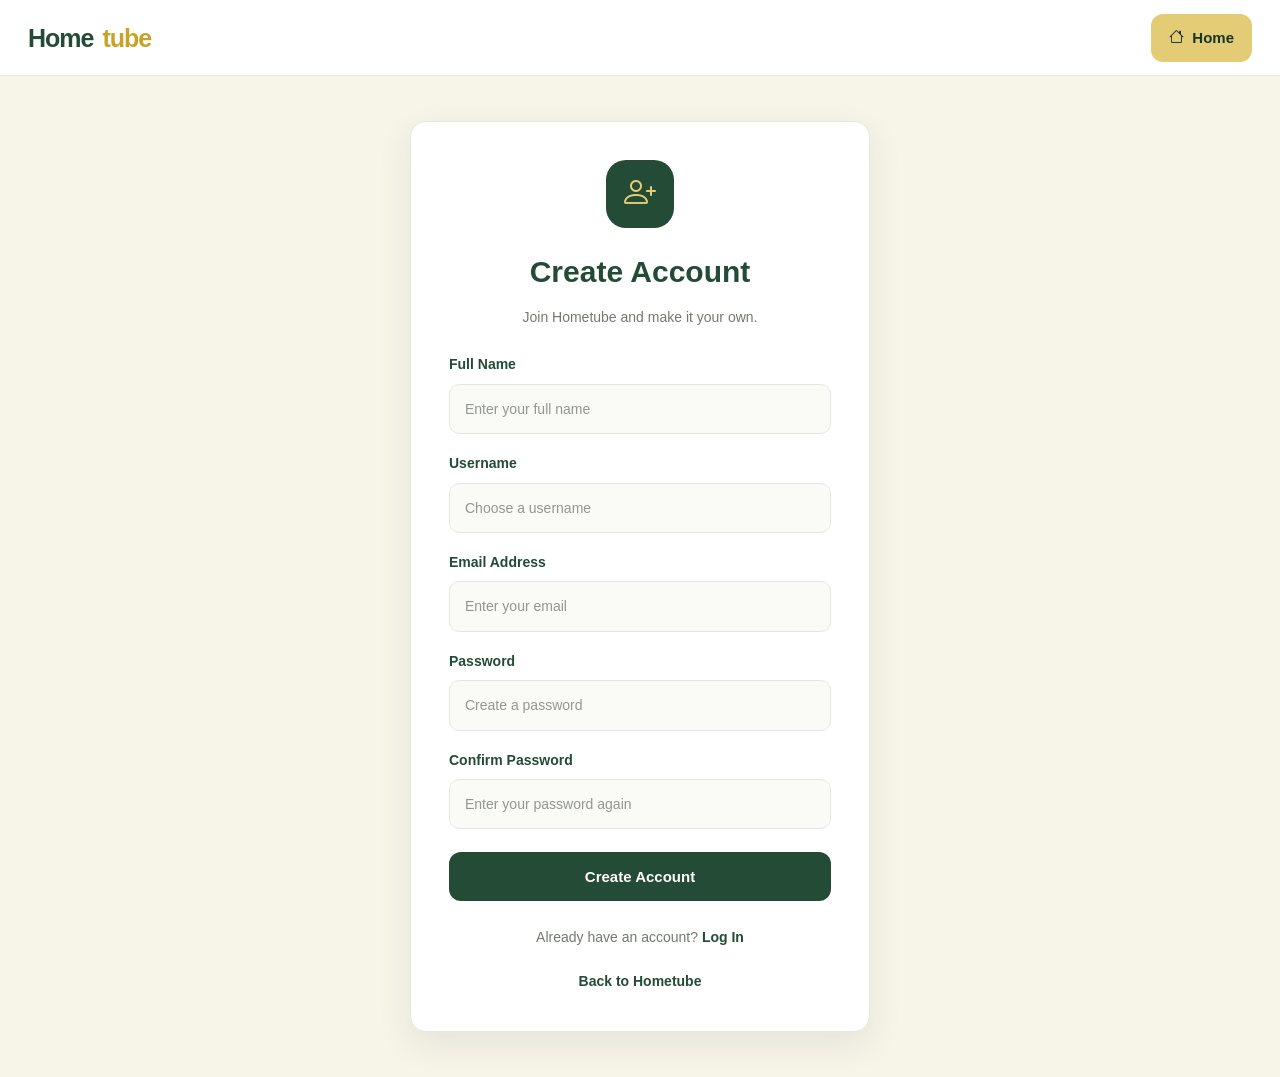
==== index.html @ 98486dd2 "first commit" ====
<!DOCTYPE html>
<html lang="en">

<head>
    <meta charset="UTF-8">
    <meta name="viewport" content="width=device-width, initial-scale=1.0">

    <title>Create Account | Hometube</title>

    <link href="https://cdn.jsdelivr.net/npm/bootstrap-icons@1.11.3/font/bootstrap-icons.css" rel="stylesheet">
    <link rel="stylesheet" href="index.css">
    <link rel="stylesheet" href="home.css">
</head>

<body>

    <header class="signin-header">
        <a href="home.css" class="brand">
            Home<span>tube</span>
        </a>

        <a href="home.html" class="home-link">
            <i class="bi bi-house"></i> Home
        </a>
    </header>

    <main class="signin-container">
        <section class="signin-card">

            <div class="profile-icon">
                <i class="bi bi-person-plus"></i>
            </div>

            <h1>Create Account</h1>

            <p class="subtitle">
                Join Hometube and make it your own.
            </p>

            <p id="formMessage" class="message" role="status" aria-live="polite"></p>

            <form id="createAccountForm">

                <div class="form-group">
                    <label for="fullName">Full Name</label>
                    <input type="text" id="fullName" placeholder="Enter your full name" autocomplete="name" required>
                </div>

                <div class="form-group">
                    <label for="username">Username</label>
                    <input type="text" id="username" placeholder="Choose a username" autocomplete="username" minlength="3" required>
                </div>

                <div class="form-group">
                    <label for="email">Email Address</label>
                    <input type="email" id="email" placeholder="Enter your email" autocomplete="email" required>
                </div>

                <div class="form-group">
                    <label for="password">Password</label>
                    <input type="password" id="password" placeholder="Create a password" autocomplete="new-password" minlength="8" required>
                </div>

                <div class="form-group">
                    <label for="confirmPassword">Confirm Password</label>
                    <input type="password" id="confirmPassword" placeholder="Enter your password again" autocomplete="new-password" minlength="8" required>
                </div>

                <button type="submit" id="createAccountBtn">
                    Create Account
                </button>

            </form>

            <p class="account-switch">
                Already have an account?
                <a href="signin.html">Log In</a>
            </p>

            <a href="home.css" class="back-link">
                Back to Hometube
            </a>

        </section>
    </main>

    <script src="signin.js"></script>
</body>

</html>
---- index.css ----
/* ========================================
   HOMETUBE - LOGIN / CREATE ACCOUNT
   Matches the original Hometube theme
======================================== */

:root {
    --mustard: #C9A227;
    --soft-mustard: #E4CB76;
    --sage: #A8B5A0;
    --forest: #234B36;
    --deep-forest: #173527;
    --white: #FFFFFF;
    --cream: #F7F4E8;
    --charcoal: #292D2A;
    --light-grey: #E8E8E2;
    --muted: #737970;
    --radius: 16px;
}

* {
    box-sizing: border-box;
    margin: 0;
    padding: 0;
}

body {
    min-height: 100vh;
    background: var(--cream);
    color: var(--charcoal);
    font-family: Arial, Helvetica, sans-serif;
}


/* Header */

.signin-header {
    height: 76px;
    padding: 0 28px;
    background: var(--white);
    display: flex;
    align-items: center;
    justify-content: space-between;
    border-bottom: 1px solid var(--light-grey);
}

.brand {
    color: var(--forest);
    text-decoration: none;
    font-size: 25px;
    font-weight: 800;
    letter-spacing: -1px;
}

.brand span {
    color: var(--mustard);
}

.home-link {
    display: inline-flex;
    align-items: center;
    gap: 8px;
    padding: 12px 18px;
    background: var(--soft-mustard);
    color: var(--deep-forest);
    text-decoration: none;
    font-weight: 700;
    border-radius: 12px;
    transition: background 0.2s;
}

.home-link:hover {
    background: var(--mustard);
}


/* Main layout */

.signin-container {
    min-height: calc(100vh - 76px);
    padding: 45px 20px;
    display: flex;
    justify-content: center;
    align-items: center;
}


/* Form card */

.signin-card {
    width: 100%;
    max-width: 460px;
    padding: 38px;
    background: var(--white);
    border: 1px solid var(--light-grey);
    border-radius: var(--radius);
    box-shadow: 0 12px 35px rgba(35, 75, 54, 0.09);
}


/* Profile icon */

.profile-icon {
    width: 68px;
    height: 68px;
    margin: 0 auto 20px;
    display: flex;
    justify-content: center;
    align-items: center;
    border-radius: 20px;
    background: var(--forest);
    color: var(--soft-mustard);
    font-size: 32px;
}


/* Headings */

.signin-card h1 {
    text-align: center;
    color: var(--forest);
    font-size: 30px;
    font-weight: 800;
    margin-bottom: 10px;
}

.subtitle {
    text-align: center;
    color: var(--muted);
    font-size: 14px;
    line-height: 1.6;
    margin-bottom: 25px;
}


/* Form */

#loginForm,
#createAccountForm {
    display: flex;
    flex-direction: column;
    gap: 18px;
}

.form-group {
    display: flex;
    flex-direction: column;
    gap: 8px;
}

.form-group label {
    color: var(--forest);
    font-size: 14px;
    font-weight: 700;
}

.form-group input {
    width: 100%;
    min-height: 48px;
    padding: 13px 15px;
    border: 1px solid var(--light-grey);
    border-radius: 10px;
    background: #FAFAF7;
    color: var(--charcoal);
    font-family: inherit;
    font-size: 14px;
    outline: none;
    transition: border-color 0.2s, box-shadow 0.2s;
}

.form-group input::placeholder {
    color: #92978F;
}

.form-group input:focus {
    border-color: var(--forest);
    box-shadow: 0 0 0 3px rgba(35, 75, 54, 0.12);
    background: var(--white);
}


/* Main button */

#loginForm button,
#createAccountForm button {
    width: 100%;
    min-height: 49px;
    margin-top: 5px;
    border: none;
    border-radius: 12px;
    background: var(--forest);
    color: var(--white);
    font-family: inherit;
    font-size: 15px;
    font-weight: 700;
    cursor: pointer;
    transition: background 0.2s, transform 0.2s;
}

#loginForm button:hover,
#createAccountForm button:hover {
    background: var(--deep-forest);
    transform: translateY(-1px);
}


/* Messages */

.message {
    margin: 10px 0;
    color: #B42318;
    font-size: 14px;
    text-align: center;
    line-height: 1.5;
}

.message.success {
    color: var(--forest);
}


/* Login / account links */

.account-switch {
    margin-top: 24px;
    color: var(--muted);
    text-align: center;
    font-size: 14px;
    line-height: 1.8;
}

.account-switch a,
.back-link {
    color: var(--forest);
    font-weight: 700;
    text-decoration: none;
}

.account-switch a:hover,
.back-link:hover {
    color: var(--mustard);
    text-decoration: underline;
}

.back-link {
    display: block;
    width: fit-content;
    margin: 20px auto 0;
    font-size: 14px;
}


/* Mobile responsiveness */

@media (max-width: 500px) {
    .signin-header {
        height: 68px;
        padding: 0 16px;
    }
    .brand {
        font-size: 22px;
    }
    .home-link {
        padding: 10px 13px;
        font-size: 13px;
    }
    .signin-container {
        min-height: calc(100vh - 68px);
        padding: 25px 14px;
    }
    .signin-card {
        padding: 27px 21px;
    }
    .signin-card h1 {
        font-size: 26px;
    }
}
---- home.css ----
/* =========================================
   HOMETUBE - HOMEPAGE STYLES
   File: index.css
   ========================================= */


/* 1. COLOUR PALETTE */

:root {
    --mustard: #C9A227;
    --soft-mustard: #E4CB76;
    --sage: #A8B5A0;
    --forest: #234B36;
    --deep-forest: #173527;
    --white: #FFFFFF;
    --cream: #F7F4E8;
    --charcoal: #292D2A;
    --light-grey: #E8E8E2;
    --muted: #737970;
    --shadow: 0 5px 20px rgba(35, 75, 54, 0.08);
    --shadow-hover: 0 12px 28px rgba(35, 75, 54, 0.15);
    --radius: 16px;
    --header-height: 76px;
}


/* 2. GENERAL STYLES */

* {
    box-sizing: border-box;
}

html {
    scroll-behavior: smooth;
    scroll-padding-top: 90px;
}

body {
    margin: 0;
    background: var(--cream);
    color: var(--charcoal);
    font-family: "Segoe UI", Arial, sans-serif;
    font-size: 15px;
    line-height: 1.6;
}

button,
input,
textarea,
select {
    font: inherit;
}

button,
a {
    -webkit-tap-highlight-color: transparent;
}

button {
    cursor: pointer;
}

a {
    color: inherit;
    text-decoration: none;
}

a:focus-visible,
button:focus-visible,
input:focus-visible {
    outline: 3px solid var(--mustard);
    outline-offset: 3px;
}

img,
video {
    max-width: 100%;
}

.d-none {
    display: none !important;
}


/* 3. HEADER */

.main-header {
    position: sticky;
    top: 0;
    z-index: 1000;
    display: flex;
    align-items: center;
    justify-content: space-between;
    gap: 25px;
    min-height: var(--header-height);
    padding: 12px 30px;
    background: var(--white);
    border-bottom: 1px solid rgba(35, 75, 54, 0.10);
    box-shadow: 0 3px 12px rgba(35, 75, 54, 0.04);
}

.header-left,
.header-actions {
    display: flex;
    align-items: center;
    gap: 18px;
}

.brand {
    display: inline-flex;
    align-items: center;
    gap: 9px;
    flex-shrink: 0;
}

.brand-icon {
    display: grid;
    place-items: center;
    width: 43px;
    height: 43px;
    color: var(--white);
    background: var(--forest);
    border-radius: 13px;
    font-size: 24px;
    transition: transform 0.25s ease;
}

.brand:hover .brand-icon {
    transform: rotate(-5deg) scale(1.05);
}

.brand-name {
    color: var(--forest);
    font-size: 25px;
    font-weight: 800;
    letter-spacing: -1.2px;
}

.brand-name span {
    color: var(--mustard);
}

.menu-toggle {
    display: none;
    align-items: center;
    justify-content: center;
    width: 42px;
    height: 42px;
    color: var(--forest);
    background: var(--cream);
    border: none;
    border-radius: 12px;
    font-size: 24px;
}

.menu-toggle:hover {
    background: var(--sage);
}


/* 4. SEARCH BAR */

.search-form {
    display: flex;
    align-items: center;
    width: min(520px, 45%);
    height: 45px;
    overflow: hidden;
    background: #F5F6F2;
    border: 1px solid #E2E6DE;
    border-radius: 25px;
    transition: border-color 0.2s ease, box-shadow 0.2s ease;
}

.search-form:focus-within {
    border-color: var(--forest);
    box-shadow: 0 0 0 3px rgba(35, 75, 54, 0.08);
}

.search-form input {
    width: 100%;
    min-width: 0;
    height: 100%;
    padding: 0 18px;
    color: var(--charcoal);
    background: transparent;
    border: none;
    outline: none;
}

.search-form input:focus-visible {
    outline: none;
}

.search-form input::placeholder {
    color: #858B82;
}

.search-form button {
    display: grid;
    place-items: center;
    flex-shrink: 0;
    width: 54px;
    height: 100%;
    color: var(--white);
    background: var(--forest);
    border: none;
    font-size: 17px;
    transition: background 0.2s ease;
}

.search-form button:hover {
    background: var(--deep-forest);
}


/* 5. HEADER ACTIONS */

.upload-button {
    display: inline-flex;
    align-items: center;
    justify-content: center;
    gap: 8px;
    padding: 10px 17px;
    color: var(--deep-forest);
    background: var(--soft-mustard);
    border: 1px solid transparent;
    border-radius: 12px;
    font-weight: 700;
    white-space: nowrap;
    transition: background 0.2s ease, transform 0.2s ease;
}

.upload-button:hover {
    background: var(--mustard);
    transform: translateY(-2px);
}

.upload-button i {
    font-size: 18px;
}

.profile-button {
    display: grid;
    place-items: center;
    width: 44px;
    height: 44px;
    color: var(--forest);
    background: var(--sage);
    border-radius: 50%;
    font-size: 25px;
    transition: background 0.2s ease;
}

.profile-button:hover {
    color: var(--white);
    background: var(--forest);
}


/* 6. PAGE LAYOUT */

.app-layout {
    display: flex;
    align-items: stretch;
    min-height: calc(100vh - var(--header-height));
}


/* 7. SIDEBAR */

.sidebar {
    position: sticky;
    top: var(--header-height);
    align-self: flex-start;
    display: flex;
    flex-direction: column;
    width: 240px;
    min-width: 240px;
    height: calc(100vh - var(--header-height));
    padding: 25px 15px 18px;
    overflow-y: auto;
    background: var(--white);
    border-right: 1px solid rgba(35, 75, 54, 0.08);
}

.sidebar-nav {
    display: flex;
    flex-direction: column;
    gap: 7px;
}

.sidebar .nav-link {
    display: flex;
    align-items: center;
    gap: 14px;
    min-height: 48px;
    padding: 12px 15px;
    color: #656C64;
    border-radius: 12px;
    font-size: 14px;
    font-weight: 600;
    transition: background 0.2s ease, color 0.2s ease, transform 0.2s ease;
}

.sidebar .nav-link i {
    width: 22px;
    font-size: 19px;
    text-align: center;
}

.sidebar .nav-link:hover {
    color: var(--forest);
    background: #F0F3EC;
    transform: translateX(2px);
}

.sidebar .nav-link.active {
    color: var(--deep-forest);
    background: #E5EBDD;
    box-shadow: inset 3px 0 0 var(--mustard);
    font-weight: 800;
}

.sidebar-divider {
    height: 1px;
    margin: 24px 5px;
    background: var(--light-grey);
}

.sidebar-note {
    margin: 0 3px;
    padding: 18px 15px;
    background: var(--cream);
    border: 1px solid #ECE6D3;
    border-radius: 15px;
}

.sidebar-note>i {
    color: var(--mustard);
    font-size: 25px;
}

.sidebar-note h6 {
    margin: 10px 0 5px;
    color: var(--forest);
    font-size: 14px;
    font-weight: 800;
}

.sidebar-note p {
    margin: 0;
    color: var(--muted);
    font-size: 12px;
    line-height: 1.6;
}

.sidebar-bottom {
    display: flex;
    align-items: center;
    gap: 9px;
    margin-top: auto;
    padding: 25px 8px 5px;
    color: var(--muted);
    font-size: 11px;
}

.status-dot {
    width: 8px;
    height: 8px;
    flex-shrink: 0;
    background: #648B57;
    border-radius: 50%;
}


/* 8. MAIN CONTENT */

.main-content {
    flex: 1;
    min-width: 0;
    padding: 28px 32px 0;
}


/* 9. WELCOME SECTION */

.welcome-section {
    position: relative;
    display: flex;
    align-items: center;
    justify-content: space-between;
    gap: 25px;
    min-height: 210px;
    padding: 35px 40px;
    margin-bottom: 30px;
    overflow: hidden;
    background: var(--forest);
    border-radius: 22px;
    box-shadow: var(--shadow);
}

.welcome-section::before {
    position: absolute;
    content: "";
    width: 260px;
    height: 260px;
    right: 100px;
    top: -150px;
    border: 1px solid rgba(255, 255, 255, 0.12);
    border-radius: 50%;
}

.welcome-section::after {
    position: absolute;
    content: "";
    width: 310px;
    height: 310px;
    right: -90px;
    bottom: -220px;
    border: 1px solid rgba(255, 255, 255, 0.12);
    border-radius: 50%;
}

.welcome-text {
    position: relative;
    z-index: 1;
    max-width: 640px;
}

.eyebrow {
    display: flex;
    align-items: center;
    gap: 8px;
    margin: 0 0 12px;
    color: var(--soft-mustard);
    font-size: 11px;
    font-weight: 800;
    letter-spacing: 2px;
}

.welcome-section h1 {
    margin: 0 0 12px;
    color: var(--white);
    font-size: clamp(28px, 3vw, 42px);
    font-weight: 800;
    letter-spacing: -1.5px;
    line-height: 1.2;
}

.welcome-section h1 span {
    color: var(--soft-mustard);
}

.welcome-description {
    max-width: 510px;
    margin: 0;
    color: #D9E2D8;
    font-size: 14px;
    line-height: 1.8;
}

.welcome-decoration {
    position: relative;
    z-index: 1;
    display: grid;
    place-items: center;
    flex-shrink: 0;
    width: 125px;
    height: 125px;
    color: var(--deep-forest);
    background: var(--soft-mustard);
    border: 9px solid rgba(255, 255, 255, 0.12);
    border-radius: 50%;
    font-size: 65px;
    box-shadow: 0 12px 35px rgba(0, 0, 0, 0.15);
    transform: rotate(-8deg);
}


/* 10. CATEGORY FILTERS */

.category-section {
    margin-bottom: 35px;
}

.category-list {
    display: flex;
    align-items: center;
    gap: 10px;
    padding: 2px 0 8px;
    overflow-x: auto;
    scrollbar-width: thin;
    scrollbar-color: var(--sage) transparent;
}

.category-button {
    align-items: center;
    justify-content: center;
    gap: 7px;
    min-height: 39px;
    padding: 9px 17px;
    color: var(--forest);
    background-color: var(--forest);
    border: 1px solid var(--forest);
    border-radius: 100px;
    font-size: 10px;
    font-weight: 700;
    transition: color;
}

.category-button:hover {
    color: var(--forest);
    border-color: var(--sage);
    transform: translateY(-1px);
}

.category-button.active {
    color: var(--white);
    background: var(--forest);
    border-color: var(--forest);
}

.category-button i {
    font-size: 14px;
}


/* 11. VIDEO SECTION HEADING */

.videos-section {
    margin-bottom: 45px;
}

.section-heading {
    display: flex;
    align-items: flex-end;
    justify-content: space-between;
    gap: 15px;
    margin-bottom: 22px;
}

.section-label {
    margin: 0 0 5px;
    color: #8A8F82;
    font-size: 10px;
    font-weight: 800;
    letter-spacing: 1.8px;
}

.section-heading h2 {
    margin: 0;
    color: var(--forest);
    font-size: 26px;
    font-weight: 800;
    letter-spacing: -0.7px;
}

.video-count {
    padding: 7px 12px;
    color: var(--forest);
    background: #E6EBDD;
    border-radius: 20px;
    font-size: 11px;
    font-weight: 800;
    white-space: nowrap;
}


/* 12. VIDEO GRID */

.video-grid {
    display: grid;
    grid-template-columns: repeat(4, minmax(0, 1fr));
    gap: 28px 20px;
}


/* Loading state */

.loading-message {
    display: flex;
    flex-direction: column;
    align-items: center;
    justify-content: center;
    gap: 12px;
    grid-column: 1 / -1;
    min-height: 230px;
    color: var(--muted);
    text-align: center;
}

.loading-message p {
    margin: 0;
    font-size: 13px;
}


/* 13. VIDEO CARD
   These styles support the cards rendered by index.js.
*/

.video-card {
    min-width: 0;
    overflow: hidden;
    background: var(--white);
    border: 1px solid rgba(35, 75, 54, 0.07);
    border-radius: var(--radius);
    box-shadow: 0 3px 12px rgba(35, 75, 54, 0.035);
    transition: transform 0.25s ease, box-shadow 0.25s ease, border-color 0.25s ease;
}

.video-card:hover {
    transform: translateY(-5px);
    border-color: rgba(35, 75, 54, 0.15);
    box-shadow: var(--shadow-hover);
}

.video-thumbnail {
    position: relative;
    display: block;
    width: 100%;
    aspect-ratio: 16 / 9;
    overflow: hidden;
    background: #E1E5DA;
    border: none;
    padding: 0;
    text-align: left;
}

.video-thumbnail img {
    display: block;
    width: 100%;
    height: 100%;
    object-fit: cover;
    transition: transform 0.4s ease;
}

.video-card:hover .video-thumbnail img {
    transform: scale(1.045);
}

.video-thumbnail:focus-visible {
    outline-offset: -4px;
}

.video-duration {
    position: absolute;
    right: 9px;
    bottom: 9px;
    padding: 3px 7px;
    color: var(--white);
    background: rgba(23, 35, 27, 0.88);
    border-radius: 5px;
    font-size: 10px;
    font-weight: 800;
    line-height: 1.4;
}

.video-card-body {
    padding: 14px 13px 15px;
}

.video-card-top {
    display: flex;
    align-items: flex-start;
    gap: 10px;
}

.channel-avatar {
    display: grid;
    place-items: center;
    flex-shrink: 0;
    width: 36px;
    height: 36px;
    overflow: hidden;
    color: var(--forest);
    background: #E5EBDD;
    border-radius: 50%;
    font-size: 16px;
    font-weight: 800;
}

.channel-avatar img {
    width: 100%;
    height: 100%;
    object-fit: cover;
}

.video-card-info {
    flex: 1;
    min-width: 0;
}

.video-title {
    display: -webkit-box;
    margin: 0 0 7px;
    overflow: hidden;
    color: var(--charcoal);
    font-size: 13px;
    font-weight: 800;
    line-height: 1.5;
    -webkit-box-orient: vertical;
    -webkit-line-clamp: 2;
    line-clamp: 2;
}

.video-title a:hover {
    color: var(--forest);
}

.channel-name {
    margin: 0 0 4px;
    overflow: hidden;
    color: #737970;
    font-size: 11px;
    text-overflow: ellipsis;
    white-space: nowrap;
}

.video-meta {
    display: flex;
    align-items: center;
    flex-wrap: wrap;
    gap: 5px;
    color: #858B82;
    font-size: 10px;
}

.video-meta .meta-dot {
    color: var(--mustard);
    font-weight: 900;
}

.video-card-actions {
    display: flex;
    align-items: center;
    justify-content: space-between;
    gap: 8px;
    margin-top: 13px;
    padding-top: 11px;
    border-top: 1px solid #F0F1EC;
}

.video-category-tag {
    display: inline-block;
    max-width: 70%;
    padding: 4px 9px;
    overflow: hidden;
    color: var(--forest);
    background: #EEF2E9;
    border-radius: 6px;
    font-size: 10px;
    font-weight: 700;
    text-overflow: ellipsis;
    white-space: nowrap;
}

.video-action-buttons {
    display: flex;
    align-items: center;
    gap: 5px;
}

.video-action-button {
    display: grid;
    place-items: center;
    width: 31px;
    height: 31px;
    color: #6E766B;
    background: transparent;
    border: none;
    border-radius: 50%;
    font-size: 17px;
    transition: color 0.2s ease, background 0.2s ease;
}

.video-action-button:hover {
    color: var(--forest);
    background: #EDF1E9;
}

.video-action-button.favourited {
    color: #B44C45;
}

.video-action-button.favourited:hover {
    background: #FBEAE8;
}


/* 14. EMPTY STATE */

.empty-state {
    padding: 55px 20px;
    margin: 15px 0 35px;
    background: var(--white);
    border: 1px dashed #D5DCCF;
    border-radius: var(--radius);
    text-align: center;
}

.empty-state>i {
    display: inline-block;
    margin-bottom: 14px;
    color: var(--sage);
    font-size: 50px;
}

.empty-state h3 {
    margin-bottom: 8px;
    color: var(--forest);
    font-size: 20px;
    font-weight: 800;
}

.empty-state p {
    margin-bottom: 20px;
    color: var(--muted);
    font-size: 13px;
}

.reset-button {
    padding: 10px 18px;
    color: var(--white);
    background: var(--forest);
    border: none;
    border-radius: 10px;
    font-size: 12px;
    font-weight: 700;
}

.reset-button:hover {
    background: var(--deep-forest);
}


/* 15. UPLOAD PROMOTION */

.upload-promotion {
    display: flex;
    align-items: center;
    gap: 20px;
    padding: 25px 28px;
    margin-bottom: 40px;
    background: #E8EDDF;
    border: 1px solid #DCE5D3;
    border-radius: 18px;
}

.promotion-icon {
    display: grid;
    place-items: center;
    flex-shrink: 0;
    width: 55px;
    height: 55px;
    color: var(--white);
    background: var(--forest);
    border-radius: 15px;
    font-size: 27px;
}

.promotion-text {
    flex: 1;
    min-width: 0;
}

.promotion-text h3 {
    margin: 0 0 4px;
    color: var(--forest);
    font-size: 17px;
    font-weight: 800;
}

.promotion-text p {
    margin: 0;
    color: #687367;
    font-size: 12px;
}

.promotion-button {
    display: inline-flex;
    align-items: center;
    justify-content: center;
    gap: 9px;
    flex-shrink: 0;
    padding: 12px 17px;
    color: var(--deep-forest);
    background: var(--soft-mustard);
    border-radius: 10px;
    font-size: 12px;
    font-weight: 800;
    transition: background 0.2s ease, transform 0.2s ease;
}

.promotion-button:hover {
    color: var(--deep-forest);
    background: var(--mustard);
    transform: translateY(-2px);
}


/* 16. FOOTER */

.main-footer {
    margin: 0 -32px;
    padding: 38px 32px 0;
    color: #E6EBE4;
    background: var(--deep-forest);
}

.footer-top {
    display: grid;
    grid-template-columns: 1.5fr 1fr 1fr 1fr;
    gap: 35px;
    padding-bottom: 30px;
}

.footer-brand {
    max-width: 290px;
}

.footer-logo .brand-icon {
    color: var(--deep-forest);
    background: var(--soft-mustard);
}

.footer-logo .brand-name {
    color: var(--white);
}

.footer-logo .brand-name span {
    color: var(--soft-mustard);
}

.footer-brand>p {
    margin: 15px 0 0;
    color: #B8C7B8;
    font-size: 12px;
    line-height: 1.9;
}

.footer-links {
    display: flex;
    flex-direction: column;
    align-items: flex-start;
    gap: 10px;
}

.footer-links h6 {
    margin: 0 0 7px;
    color: var(--soft-mustard);
    font-size: 12px;
    font-weight: 800;
}

.footer-links a {
    color: #D0D9CF;
    font-size: 12px;
    transition: color 0.2s ease;
}

.footer-links a:hover {
    color: var(--soft-mustard);
}

.footer-bottom {
    display: flex;
    align-items: center;
    justify-content: space-between;
    flex-wrap: wrap;
    gap: 12px;
    padding: 18px 0;
    border-top: 1px solid rgba(255, 255, 255, 0.13);
}

.footer-bottom p {
    margin: 0;
    color: #B8C7B8;
    font-size: 10px;
}

.local-storage-note {
    display: flex;
    align-items: center;
    gap: 7px;
}


/* 17. RESPONSIVE: SMALL DESKTOPS */

@media (max-width: 1350px) {
    .video-grid {
        grid-template-columns: repeat(3, minmax(0, 1fr));
    }
    .main-content {
        padding-right: 25px;
        padding-left: 25px;
    }
    .main-footer {
        margin-right: -25px;
        margin-left: -25px;
        padding-right: 25px;
        padding-left: 25px;
    }
    .footer-top {
        gap: 22px;
    }
}


/* 18. RESPONSIVE: TABLETS */

@media (max-width: 1050px) {
     :root {
        --header-height: 70px;
    }
    .main-header {
        gap: 15px;
        padding: 10px 20px;
    }
    .sidebar {
        width: 210px;
        min-width: 210px;
    }
    .brand-name {
        font-size: 22px;
    }
    .video-grid {
        grid-template-columns: repeat(2, minmax(0, 1fr));
    }
    .welcome-section {
        padding: 30px;
    }
    .welcome-decoration {
        width: 95px;
        height: 95px;
        font-size: 50px;
    }
    .footer-top {
        grid-template-columns: repeat(2, minmax(0, 1fr));
    }
}


/* 19. RESPONSIVE: MOBILE */

@media (max-width: 768px) {
     :root {
        --header-height: 66px;
    }
    .main-header {
        gap: 10px;
        padding: 10px 14px;
    }
    .header-left {
        gap: 9px;
    }
    .menu-toggle {
        display: flex;
        width: 37px;
        height: 37px;
        flex-shrink: 0;
    }
    .brand {
        gap: 6px;
    }
    .brand-icon {
        width: 35px;
        height: 35px;
        border-radius: 10px;
        font-size: 20px;
    }
    .brand-name {
        font-size: 19px;
        letter-spacing: -0.8px;
    }
    .search-form {
        width: auto;
        flex: 1;
        min-width: 0;
        height: 39px;
    }
    .search-form input {
        padding: 0 10px;
        font-size: 12px;
    }
    .search-form button {
        width: 39px;
        font-size: 15px;
    }
    .header-actions {
        gap: 8px;
    }
    .upload-button {
        width: 39px;
        height: 39px;
        padding: 0;
        border-radius: 11px;
    }
    .upload-button span {
        display: none;
    }
    .upload-button i {
        font-size: 19px;
    }
    .profile-button {
        width: 37px;
        height: 37px;
        font-size: 22px;
    }
    .app-layout {
        position: relative;
    }
    .sidebar {
        position: fixed;
        top: var(--header-height);
        left: 0;
        z-index: 900;
        width: 255px;
        min-width: 255px;
        height: calc(100vh - var(--header-height));
        box-shadow: 8px 10px 25px rgba(0, 0, 0, 0.12);
        transform: translateX(-110%);
        visibility: hidden;
        transition: transform 0.25s ease, visibility 0.25s ease;
    }
    .sidebar.open {
        transform: translateX(0);
        visibility: visible;
    }
    .main-content {
        width: 100%;
        padding: 20px 18px 0;
    }
    .welcome-section {
        min-height: 190px;
        padding: 27px 23px;
        margin-bottom: 25px;
        border-radius: 18px;
    }
    .welcome-section h1 {
        font-size: clamp(25px, 5vw, 34px);
    }
    .welcome-description {
        font-size: 12px;
    }
    .welcome-decoration {
        width: 70px;
        height: 70px;
        border-width: 5px;
        font-size: 38px;
    }
    .eyebrow {
        font-size: 9px;
        letter-spacing: 1.2px;
    }
    .category-section {
        margin-bottom: 27px;
    }
    .section-heading h2 {
        font-size: 22px;
    }
    .video-grid {
        gap: 22px 15px;
    }
    .video-card-body {
        padding: 12px 10px;
    }
    .channel-avatar {
        width: 31px;
        height: 31px;
    }
    .video-title {
        font-size: 12px;
    }
    .main-footer {
        margin-right: -18px;
        margin-left: -18px;
        padding-right: 22px;
        padding-left: 22px;
    }
    .upload-promotion {
        gap: 13px;
        padding: 20px;
    }
    .promotion-icon {
        width: 45px;
        height: 45px;
        font-size: 23px;
    }
    .promotion-text h3 {
        font-size: 14px;
    }
    .promotion-text p {
        font-size: 11px;
    }
    .promotion-button {
        padding: 10px 12px;
        font-size: 11px;
    }
}


/* 20. RESPONSIVE: SMALL PHONES */

@media (max-width: 480px) {
    .main-header {
        gap: 8px;
        padding-right: 10px;
        padding-left: 10px;
    }
    .brand-name {
        font-size: 17px;
    }
    .brand-icon {
        width: 31px;
        height: 31px;
        font-size: 18px;
    }
    .header-left {
        gap: 6px;
    }
    .menu-toggle {
        width: 32px;
        height: 34px;
        font-size: 21px;
    }
    .header-actions {
        gap: 5px;
    }
    .upload-button {
        width: 34px;
        height: 35px;
    }
    .profile-button {
        width: 33px;
        height: 33px;
        font-size: 20px;
    }
    .search-form {
        height: 35px;
    }
    .search-form input {
        padding: 0 8px;
        font-size: 11px;
    }
    .search-form button {
        width: 32px;
        font-size: 13px;
    }
    .main-content {
        padding: 15px 12px 0;
    }
    .welcome-section {
        min-height: 175px;
        padding: 23px 18px;
    }
    .welcome-section h1 {
        font-size: 25px;
        letter-spacing: -0.8px;
    }
    .welcome-description {
        max-width: 240px;
        font-size: 11px;
    }
    .welcome-decoration {
        position: absolute;
        right: -12px;
        bottom: -12px;
        width: 64px;
        height: 64px;
        opacity: 0.8;
        font-size: 34px;
    }
    .category-button {
        min-height: 35px;
        padding: 8px 13px;
        font-size: 11px;
    }
    .section-heading {
        align-items: center;
        gap: 8px;
    }
    .section-heading h2 {
        font-size: 20px;
    }
    .section-label {
        font-size: 9px;
        letter-spacing: 1px;
    }
    .video-count {
        padding: 6px 9px;
        font-size: 10px;
    }
    .video-grid {
        grid-template-columns: minmax(0, 1fr);
        gap: 22px;
    }
    .video-card-body {
        padding: 14px;
    }
    .video-title {
        font-size: 14px;
    }
    .channel-name {
        font-size: 12px;
    }
    .video-meta {
        font-size: 11px;
    }
    .video-thumbnail {
        aspect-ratio: 16 / 9;
    }
    .upload-promotion {
        flex-wrap: wrap;
        padding: 18px;
    }
    .promotion-text {
        flex-basis: calc(100% - 65px);
    }
    .promotion-button {
        width: 100%;
    }
    .main-footer {
        margin-right: -12px;
        margin-left: -12px;
        padding: 28px 18px 0;
    }
    .footer-top {
        grid-template-columns: repeat(2, minmax(0, 1fr));
        gap: 28px 20px;
    }
    .footer-brand {
        grid-column: 1 / -1;
    }
    .footer-bottom {
        align-items: flex-start;
        flex-direction: column;
    }
    .footer-bottom p {
        line-height: 1.7;
    }
}


/* 21. REDUCED MOTION ACCESSIBILITY */

@media (prefers-reduced-motion: reduce) {
    *,
    *::before,
    *::after {
        scroll-behavior: auto !important;
        animation-duration: 0.01ms !important;
        animation-iteration-count: 1 !important;
        transition-duration: 0.01ms !important;
    }
}
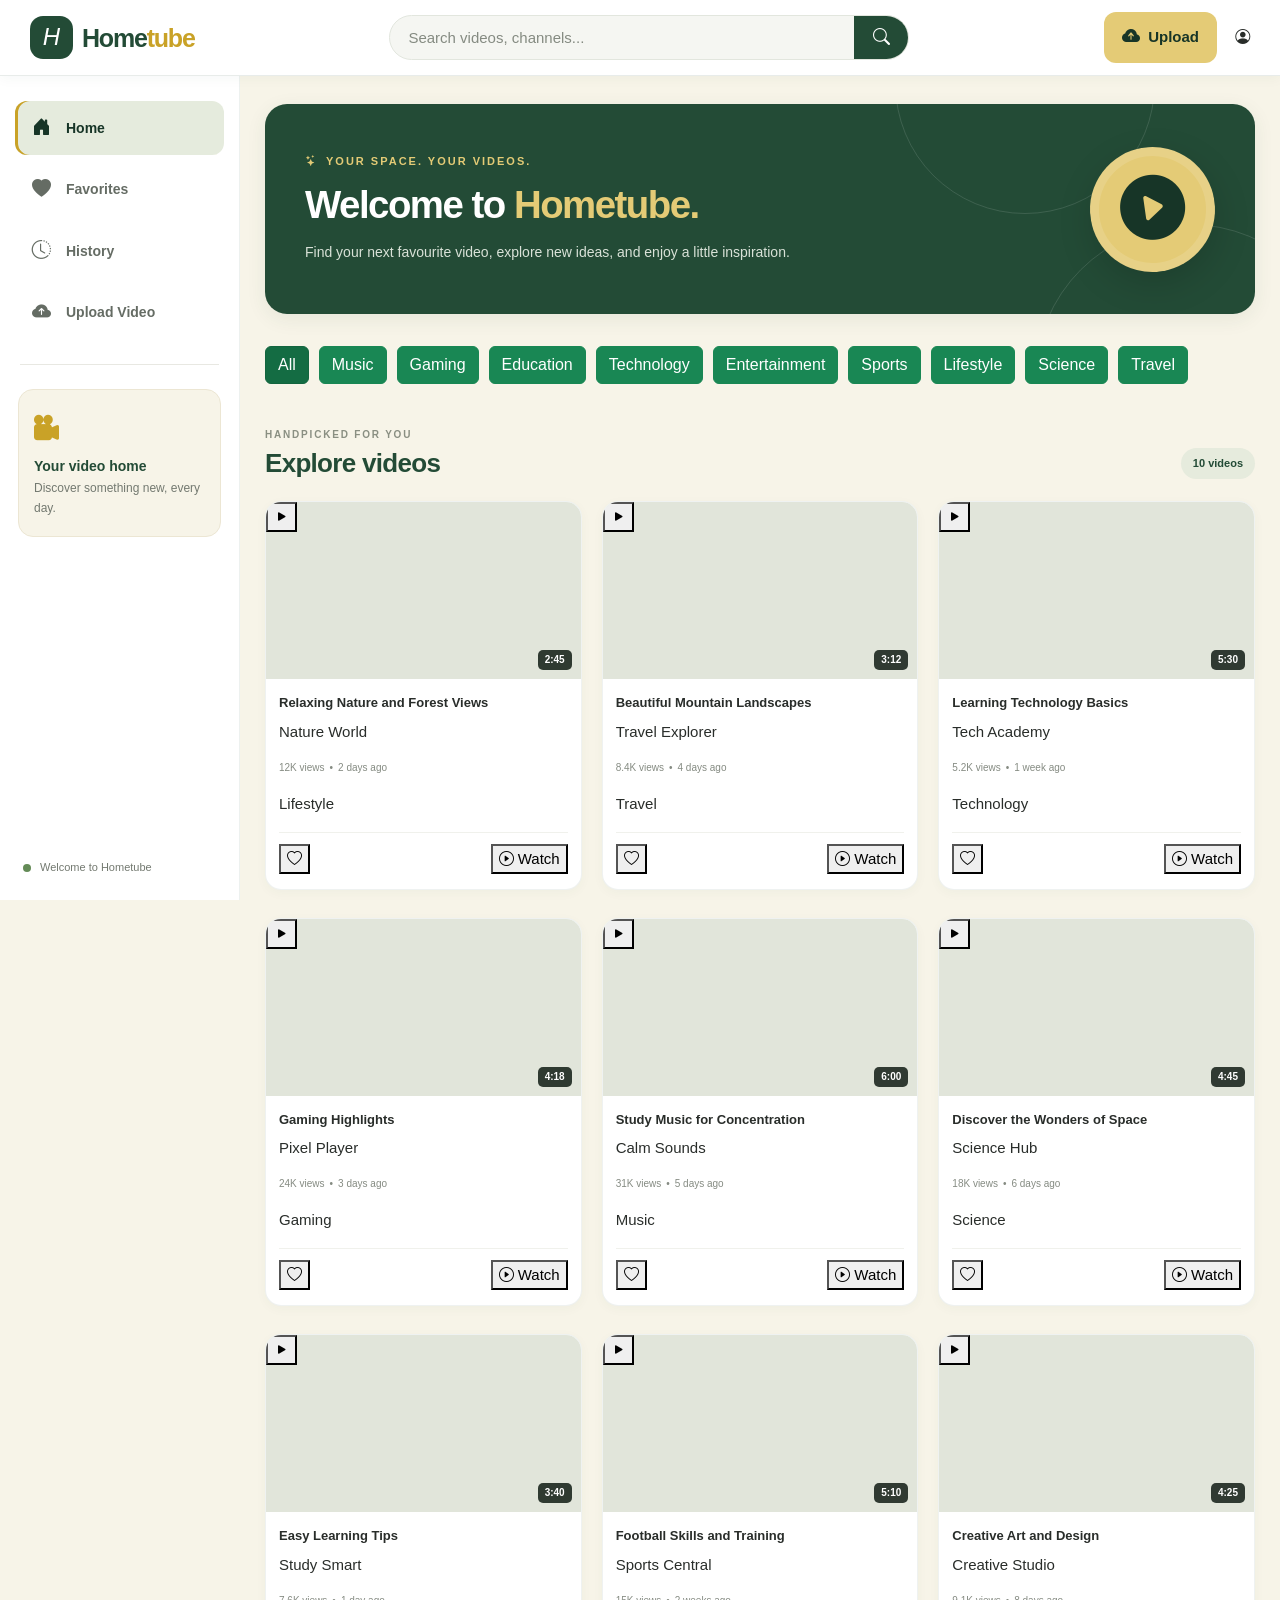
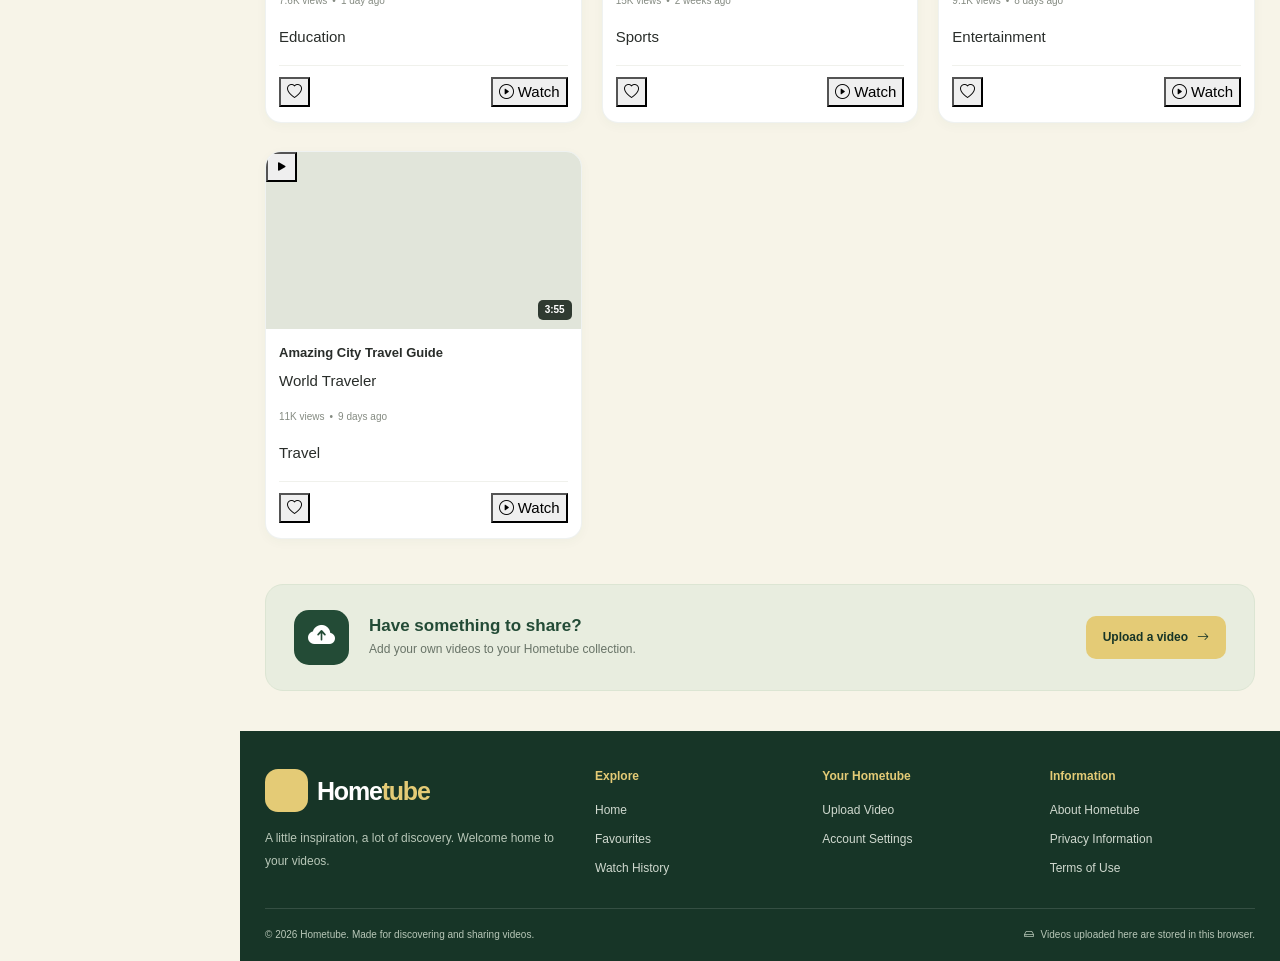
==== commit 1145d2b0: "Corrections had been made. Pull and Confirm." ====
--- a/index.html
+++ b/index.html
@@ -5,86 +5,343 @@
     <meta charset="UTF-8">
     <meta name="viewport" content="width=device-width, initial-scale=1.0">
 
-    <title>Create Account | Hometube</title>
-
-    <link href="https://cdn.jsdelivr.net/npm/bootstrap-icons@1.11.3/font/bootstrap-icons.css" rel="stylesheet">
+    <title>Hometube - Your Video Home</title>
+    <meta name="description" content="Discover, watch and save your favourite videos on Hometube.">
+
+    <!-- Bootstrap CSS -->
+    <link href="https://cdn.jsdelivr.net/npm/bootstrap@5.3.3/dist/css/bootstrap.min.css" rel="stylesheet">
+
+
+    <!-- Bootstrap Icons -->
+    <link href="https://cdn.jsdelivr.net/npm/bootstrap-icons@1.11.3/font/bootstrap-icons.min.css" rel="stylesheet">
+
+    <!-- Custom CSS -->
     <link rel="stylesheet" href="index.css">
-    <link rel="stylesheet" href="home.css">
+
+
+
 </head>
 
 <body>
 
-    <header class="signin-header">
-        <a href="home.css" class="brand">
-            Home<span>tube</span>
-        </a>
-
-        <a href="home.html" class="home-link">
-            <i class="bi bi-house"></i> Home
-        </a>
+    <!-- HEADER -->
+    <header class="main-header">
+        <div class="header-left">
+
+            <button class="menu-toggle" id="menuToggle" aria-label="Toggle navigation" aria-controls="sidebar"
+                aria-expanded="false">
+                <i class="bi bi-list"></i>
+            </button>
+
+            <a href="index.html" class="brand">
+                <span class="brand-icon">
+                    <i class="bi bi-house-play-fill">H</i>
+                </span>
+                <span class="brand-name">Home<span>tube</span></span>
+            </a>
+
+        </div>
+
+        <form class="search-form" id="searchForm" role="search">
+            <input type="search" id="searchInput" placeholder="Search videos, channels..."
+                aria-label="Search videos and channels">
+
+            <button type="submit" aria-label="Search">
+                <i class="bi bi-search"></i>
+            </button>
+        </form>
+
+        <div class="header-actions">
+
+            <a href="upload.html" class="upload-button">
+                <i class="bi bi-cloud-arrow-up-fill"></i>
+                <span>Upload</span>
+            </a>
+
+
+            <a href="index.html" class="profile-link" aria-label="My Account" title="My Account">
+                <i class="bi bi-person-circle"></i>
+            </a>
+
+
+        </div>
     </header>
 
-    <main class="signin-container">
-        <section class="signin-card">
-
-            <div class="profile-icon">
-                <i class="bi bi-person-plus"></i>
+
+    <!-- PAGE LAYOUT -->
+    <div class="app-layout">
+
+        <!-- SIDEBAR -->
+        <aside class="sidebar" id="sidebar">
+
+            <nav class="sidebar-nav" aria-label="Main navigation">
+
+                <a href="index.html" class="nav-link active">
+                    <i class="bi bi-house-door-fill"></i>
+                    <span>Home</span>
+                </a>
+
+                <a href="favorites.html" class="nav-link">
+                    <i class="bi bi-heart-fill"></i>
+                    <span>Favorites</span>
+                </a>
+
+                <a href="history.html" class="nav-link">
+                    <i class="bi bi-clock-history"></i>
+                    <span>History</span>
+                </a>
+
+                <a href="upload.html" class="nav-link">
+                    <i class="bi bi-cloud-arrow-up-fill"></i>
+                    <span>Upload Video</span>
+                </a>
+
+                <!-- <a href="index.html" class="nav-link">
+                    <i class="bi bi-person-circle"></i>
+                    <span>Account</span>
+                </a>
+                <a href="favorites.html" class="nav-link">
+                    <i class="fa-solid fa-heart"></i>
+                    <span>Favorites</span>
+                </a> -->
+            </nav>
+
+            <div class="sidebar-divider"></div>
+
+            <div class="sidebar-note">
+                <i class="bi bi-camera-reels-fill"></i>
+                <h6>Your video home</h6>
+                <p>Discover something new, every day.</p>
             </div>
 
-            <h1>Create Account</h1>
-
-            <p class="subtitle">
-                Join Hometube and make it your own.
-            </p>
-
-            <p id="formMessage" class="message" role="status" aria-live="polite"></p>
-
-            <form id="createAccountForm">
-
-                <div class="form-group">
-                    <label for="fullName">Full Name</label>
-                    <input type="text" id="fullName" placeholder="Enter your full name" autocomplete="name" required>
-                </div>
-
-                <div class="form-group">
-                    <label for="username">Username</label>
-                    <input type="text" id="username" placeholder="Choose a username" autocomplete="username" minlength="3" required>
-                </div>
-
-                <div class="form-group">
-                    <label for="email">Email Address</label>
-                    <input type="email" id="email" placeholder="Enter your email" autocomplete="email" required>
-                </div>
-
-                <div class="form-group">
-                    <label for="password">Password</label>
-                    <input type="password" id="password" placeholder="Create a password" autocomplete="new-password" minlength="8" required>
-                </div>
-
-                <div class="form-group">
-                    <label for="confirmPassword">Confirm Password</label>
-                    <input type="password" id="confirmPassword" placeholder="Enter your password again" autocomplete="new-password" minlength="8" required>
-                </div>
-
-                <button type="submit" id="createAccountBtn">
-                    Create Account
-                </button>
-
-            </form>
-
-            <p class="account-switch">
-                Already have an account?
-                <a href="signin.html">Log In</a>
-            </p>
-
-            <a href="home.css" class="back-link">
-                Back to Hometube
-            </a>
-
-        </section>
-    </main>
-
-    <script src="signin.js"></script>
+            <div class="sidebar-bottom">
+                <span class="status-dot"></span>
+                <span>Welcome to Hometube</span>
+            </div>
+
+        </aside>
+
+
+        <!-- MAIN CONTENT -->
+        <main class="main-content">
+
+            <!-- WELCOME SECTION -->
+            <section class="welcome-section">
+
+                <div class="welcome-text">
+                    <p class="eyebrow">
+                        <i class="bi bi-stars"></i> YOUR SPACE. YOUR VIDEOS.
+                    </p>
+
+                    <h1>Welcome to <span>Hometube.</span></h1>
+
+                    <p class="welcome-description">
+                        Find your next favourite video, explore new ideas, and enjoy a little inspiration.
+                    </p>
+                </div>
+
+                <div class="welcome-decoration" aria-hidden="true">
+                    <i class="bi bi-play-circle-fill"></i>
+                </div>
+
+            </section>
+
+
+            <!-- CATEGORY FILTERS -->
+
+            <section class="category-section">
+
+                <div class="category-list" id="categoryList" aria-label="Filter videos by category">
+
+                    <button type="button" class="category-button btn btn-success active" data-category="All" aria-pressed="true">
+                        All
+                    </button>
+
+                    <button type="button" class="category-button" data-category="Music" aria-pressed="false">
+                        <i class="bi bi-music-note-beamed"></i> Music
+                    </button>
+
+                    <button type="button" class="category-button" data-category="Gaming" aria-pressed="false">
+                        <i class="bi bi-controller"></i> Gaming
+                    </button>
+
+                    <button type="button" class="category-button" data-category="Education" aria-pressed="false">
+                        <i class="bi bi-mortarboard"></i> Education
+                    </button>
+
+                    <button type="button" class="category-button" data-category="Technology" aria-pressed="false">
+                        <i class="bi bi-cpu"></i> Technology
+                    </button>
+
+                    <button type="button" class="category-button" data-category="Entertainment" aria-pressed="false">
+                        <i class="bi bi-film"></i> Entertainment
+                    </button>
+
+                    <button type="button" class="category-button" data-category="Sports" aria-pressed="false">
+                        <i class="bi bi-trophy"></i> Sports
+                    </button>
+
+                    <button type="button" class="category-button" data-category="Lifestyle" aria-pressed="false">
+                        <i class="bi bi-sun"></i> Lifestyle
+                    </button>
+
+                    <button type="button" class="category-button" data-category="Science" aria-pressed="false">
+                        <i class="bi bi-rocket-takeoff"></i> Science
+                    </button>
+
+                    <button type="button" class="category-button" data-category="Travel" aria-pressed="false">
+                        <i class="bi bi-airplane"></i> Travel
+                    </button>
+
+                </div>
+
+            </section>
+
+
+            <!-- VIDEO SECTION -->
+            <section class="videos-section">
+
+                <div class="section-heading">
+
+                    <div>
+                        <p class="section-label">HANDPICKED FOR YOU</p>
+                        <h2 id="videoSectionTitle">Explore videos</h2>
+                    </div>
+
+                    <span class="video-count" id="videoCount">
+                        Loading videos...
+                    </span>
+
+                </div>
+
+
+                <!-- JavaScript inserts all 10 sample videos
+                     and any videos uploaded by the user here. -->
+                <div class="video-grid" id="videoGrid" aria-live="polite">
+
+                    <div class="loading-message">
+                        <div class="spinner-border text-success" role="status">
+                            <span class="visually-hidden">
+                                Loading videos...
+                            </span>
+                        </div>
+
+                        <p>Getting your videos ready...</p>
+                    </div>
+
+                </div>
+
+
+                <!-- No-results message -->
+                <div class="empty-state d-none" id="emptyState">
+
+                    <i class="bi bi-camera-reels"></i>
+
+                    <h3>No videos found</h3>
+
+                    <p>
+                        Try another search or choose a different category.
+                    </p>
+
+                    <button class="reset-button" id="resetFilters">
+                        Show all videos
+                    </button>
+
+                </div>
+
+            </section>
+
+
+            <!-- UPLOAD PROMOTION -->
+            <section class="upload-promotion">
+
+                <div class="promotion-icon">
+                    <i class="bi bi-cloud-arrow-up-fill"></i>
+                </div>
+
+                <div class="promotion-text">
+                    <h3>Have something to share?</h3>
+                    <p>
+                        Add your own videos to your Hometube collection.
+                    </p>
+                </div>
+
+                <a href="upload.html" class="promotion-button">
+                    Upload a video
+                    <i class="bi bi-arrow-right"></i>
+                </a>
+
+            </section>
+
+
+            <!-- FOOTER -->
+            <footer class="main-footer">
+
+                <div class="footer-top">
+
+                    <div class="footer-brand">
+                        <a href="index.html" class="brand footer-logo">
+                            <span class="brand-icon">
+                                <i class="bi bi-house-play-fill"></i>
+                            </span>
+                            <span class="brand-name">
+                                Home<span>tube</span>
+                            </span>
+                        </a>
+
+                        <p>
+                            A little inspiration, a lot of discovery. Welcome home to your videos.
+                        </p>
+                    </div>
+
+                    <div class="footer-links">
+                        <h6>Explore</h6>
+                        <a href="index.html">Home</a>
+                        <a href="favourite.html">Favourites</a>
+                        <a href="history.html">Watch History</a>
+                    </div>
+
+                    <div class="footer-links">
+                        <h6>Your Hometube</h6>
+                        <a href="upload.html">Upload Video</a>
+                        <a href="account.html">Account Settings</a>
+                    </div>
+
+                    <div class="footer-links">
+                        <h6>Information</h6>
+                        <a href="#about">About Hometube</a>
+                        <a href="#privacy">Privacy Information</a>
+                        <a href="#terms">Terms of Use</a>
+                    </div>
+
+                </div>
+
+                <div class="footer-bottom">
+
+                    <p>
+                        &copy; <span id="currentYear"></span> Hometube. Made for discovering and sharing videos.
+                    </p>
+
+                    <p class="local-storage-note">
+                        <i class="bi bi-hdd"></i> Videos uploaded here are stored in this browser.
+                    </p>
+
+                </div>
+
+            </footer>
+
+        </main>
+
+    </div>
+
+
+    <!-- Bootstrap JavaScript -->
+    <script src="https://cdn.jsdelivr.net/npm/bootstrap@5.3.3/dist/js/bootstrap.bundle.min.js">
+    </script>
+
+    <!-- Custom JavaScript -->
+    <script src="index.js"></script>
+
 </body>
 
 </html>
--- a/index.css
+++ b/index.css
@@ -1,7 +1,10 @@
-/* ========================================
-   HOMETUBE - LOGIN / CREATE ACCOUNT
-   Matches the original Hometube theme
-======================================== */
+/* =========================================
+   HOMETUBE - HOMEPAGE STYLES
+   File: index.css
+   ========================================= */
+
+
+/* 1. COLOUR PALETTE */
 
 :root {
     --mustard: #C9A227;
@@ -14,263 +17,1342 @@
     --charcoal: #292D2A;
     --light-grey: #E8E8E2;
     --muted: #737970;
+    --shadow: 0 5px 20px rgba(35, 75, 54, 0.08);
+    --shadow-hover: 0 12px 28px rgba(35, 75, 54, 0.15);
     --radius: 16px;
-}
+    --header-height: 76px;
+}
+
+
+/* 2. GENERAL STYLES */
 
 * {
     box-sizing: border-box;
+}
+
+html {
+    scroll-behavior: smooth;
+    scroll-padding-top: 90px;
+}
+
+body {
     margin: 0;
-    padding: 0;
-}
-
-body {
-    min-height: 100vh;
     background: var(--cream);
     color: var(--charcoal);
-    font-family: Arial, Helvetica, sans-serif;
-}
-
-
-/* Header */
-
-.signin-header {
-    height: 76px;
-    padding: 0 28px;
+    font-family: "Segoe UI", Arial, sans-serif;
+    font-size: 15px;
+    line-height: 1.6;
+}
+
+button,
+input,
+textarea,
+select {
+    font: inherit;
+}
+
+button,
+a {
+    -webkit-tap-highlight-color: transparent;
+}
+
+button {
+    cursor: pointer;
+}
+
+a {
+    color: inherit;
+    text-decoration: none;
+}
+
+a:focus-visible,
+button:focus-visible,
+input:focus-visible {
+    outline: 3px solid var(--mustard);
+    outline-offset: 3px;
+}
+
+img,
+video {
+    max-width: 100%;
+}
+
+.d-none {
+    display: none !important;
+}
+
+
+/* 3. HEADER */
+
+.main-header {
+    position: sticky;
+    top: 0;
+    z-index: 1000;
+    display: flex;
+    align-items: center;
+    justify-content: space-between;
+    gap: 25px;
+    min-height: var(--header-height);
+    padding: 12px 30px;
     background: var(--white);
-    display: flex;
-    align-items: center;
-    justify-content: space-between;
-    border-bottom: 1px solid var(--light-grey);
+    border-bottom: 1px solid rgba(35, 75, 54, 0.10);
+    box-shadow: 0 3px 12px rgba(35, 75, 54, 0.04);
+}
+
+.header-left,
+.header-actions {
+    display: flex;
+    align-items: center;
+    gap: 18px;
 }
 
 .brand {
+    display: inline-flex;
+    align-items: center;
+    gap: 9px;
+    flex-shrink: 0;
+}
+
+.brand-icon {
+    display: grid;
+    place-items: center;
+    width: 43px;
+    height: 43px;
+    color: var(--white);
+    background: var(--forest);
+    border-radius: 13px;
+    font-size: 24px;
+    transition: transform 0.25s ease;
+}
+
+.brand:hover .brand-icon {
+    transform: rotate(-5deg) scale(1.05);
+}
+
+.brand-name {
     color: var(--forest);
-    text-decoration: none;
     font-size: 25px;
     font-weight: 800;
-    letter-spacing: -1px;
-}
-
-.brand span {
+    letter-spacing: -1.2px;
+}
+
+.brand-name span {
     color: var(--mustard);
 }
 
-.home-link {
+.menu-toggle {
+    display: none;
+    align-items: center;
+    justify-content: center;
+    width: 42px;
+    height: 42px;
+    color: var(--forest);
+    background: var(--cream);
+    border: none;
+    border-radius: 12px;
+    font-size: 24px;
+}
+
+.menu-toggle:hover {
+    background: var(--sage);
+}
+
+
+/* 4. SEARCH BAR */
+
+.search-form {
+    display: flex;
+    align-items: center;
+    width: min(520px, 45%);
+    height: 45px;
+    overflow: hidden;
+    background: #F5F6F2;
+    border: 1px solid #E2E6DE;
+    border-radius: 25px;
+    transition: border-color 0.2s ease, box-shadow 0.2s ease;
+}
+
+.search-form:focus-within {
+    border-color: var(--forest);
+    box-shadow: 0 0 0 3px rgba(35, 75, 54, 0.08);
+}
+
+.search-form input {
+    width: 100%;
+    min-width: 0;
+    height: 100%;
+    padding: 0 18px;
+    color: var(--charcoal);
+    background: transparent;
+    border: none;
+    outline: none;
+}
+
+.search-form input:focus-visible {
+    outline: none;
+}
+
+.search-form input::placeholder {
+    color: #858B82;
+}
+
+.search-form button {
+    display: grid;
+    place-items: center;
+    flex-shrink: 0;
+    width: 54px;
+    height: 100%;
+    color: var(--white);
+    background: var(--forest);
+    border: none;
+    font-size: 17px;
+    transition: background 0.2s ease;
+}
+
+.search-form button:hover {
+    background: var(--deep-forest);
+}
+
+
+/* 5. HEADER ACTIONS */
+
+.upload-button {
     display: inline-flex;
     align-items: center;
+    justify-content: center;
     gap: 8px;
-    padding: 12px 18px;
+    padding: 10px 17px;
+    color: var(--deep-forest);
     background: var(--soft-mustard);
+    border: 1px solid transparent;
+    border-radius: 12px;
+    font-weight: 700;
+    white-space: nowrap;
+    transition: background 0.2s ease, transform 0.2s ease;
+}
+
+.upload-button:hover {
+    background: var(--mustard);
+    transform: translateY(-2px);
+}
+
+.upload-button i {
+    font-size: 18px;
+}
+
+.profile-button {
+    display: grid;
+    place-items: center;
+    width: 44px;
+    height: 44px;
+    color: var(--forest);
+    background: var(--sage);
+    border-radius: 50%;
+    font-size: 25px;
+    transition: background 0.2s ease;
+}
+
+.profile-button:hover {
+    color: var(--white);
+    background: var(--forest);
+}
+
+
+/* 6. PAGE LAYOUT */
+
+.app-layout {
+    display: flex;
+    align-items: stretch;
+    min-height: calc(100vh - var(--header-height));
+}
+
+
+/* 7. SIDEBAR */
+
+.sidebar {
+    position: sticky;
+    top: var(--header-height);
+    align-self: flex-start;
+    display: flex;
+    flex-direction: column;
+    width: 240px;
+    min-width: 240px;
+    height: calc(100vh - var(--header-height));
+    padding: 25px 15px 18px;
+    overflow-y: auto;
+    background: var(--white);
+    border-right: 1px solid rgba(35, 75, 54, 0.08);
+}
+
+.sidebar-nav {
+    display: flex;
+    flex-direction: column;
+    gap: 7px;
+}
+
+.sidebar .nav-link {
+    display: flex;
+    align-items: center;
+    gap: 14px;
+    min-height: 48px;
+    padding: 12px 15px;
+    color: #656C64;
+    border-radius: 12px;
+    font-size: 14px;
+    font-weight: 600;
+    transition: background 0.2s ease, color 0.2s ease, transform 0.2s ease;
+}
+
+.sidebar .nav-link i {
+    width: 22px;
+    font-size: 19px;
+    text-align: center;
+}
+
+.sidebar .nav-link:hover {
+    color: var(--forest);
+    background: #F0F3EC;
+    transform: translateX(2px);
+}
+
+.sidebar .nav-link.active {
     color: var(--deep-forest);
-    text-decoration: none;
-    font-weight: 700;
-    border-radius: 12px;
-    transition: background 0.2s;
-}
-
-.home-link:hover {
-    background: var(--mustard);
-}
-
-
-/* Main layout */
-
-.signin-container {
-    min-height: calc(100vh - 76px);
-    padding: 45px 20px;
-    display: flex;
-    justify-content: center;
-    align-items: center;
-}
-
-
-/* Form card */
-
-.signin-card {
-    width: 100%;
-    max-width: 460px;
-    padding: 38px;
-    background: var(--white);
-    border: 1px solid var(--light-grey);
-    border-radius: var(--radius);
-    box-shadow: 0 12px 35px rgba(35, 75, 54, 0.09);
-}
-
-
-/* Profile icon */
-
-.profile-icon {
-    width: 68px;
-    height: 68px;
-    margin: 0 auto 20px;
-    display: flex;
-    justify-content: center;
-    align-items: center;
-    border-radius: 20px;
-    background: var(--forest);
-    color: var(--soft-mustard);
-    font-size: 32px;
-}
-
-
-/* Headings */
-
-.signin-card h1 {
-    text-align: center;
-    color: var(--forest);
-    font-size: 30px;
-    font-weight: 800;
-    margin-bottom: 10px;
-}
-
-.subtitle {
-    text-align: center;
-    color: var(--muted);
-    font-size: 14px;
-    line-height: 1.6;
-    margin-bottom: 25px;
-}
-
-
-/* Form */
-
-#loginForm,
-#createAccountForm {
-    display: flex;
-    flex-direction: column;
-    gap: 18px;
-}
-
-.form-group {
-    display: flex;
-    flex-direction: column;
-    gap: 8px;
-}
-
-.form-group label {
+    background: #E5EBDD;
+    box-shadow: inset 3px 0 0 var(--mustard);
+    font-weight: 800;
+}
+
+.sidebar-divider {
+    height: 1px;
+    margin: 24px 5px;
+    background: var(--light-grey);
+}
+
+.sidebar-note {
+    margin: 0 3px;
+    padding: 18px 15px;
+    background: var(--cream);
+    border: 1px solid #ECE6D3;
+    border-radius: 15px;
+}
+
+.sidebar-note>i {
+    color: var(--mustard);
+    font-size: 25px;
+}
+
+.sidebar-note h6 {
+    margin: 10px 0 5px;
     color: var(--forest);
     font-size: 14px;
+    font-weight: 800;
+}
+
+.sidebar-note p {
+    margin: 0;
+    color: var(--muted);
+    font-size: 12px;
+    line-height: 1.6;
+}
+
+.sidebar-bottom {
+    display: flex;
+    align-items: center;
+    gap: 9px;
+    margin-top: auto;
+    padding: 25px 8px 5px;
+    color: var(--muted);
+    font-size: 11px;
+}
+
+.status-dot {
+    width: 8px;
+    height: 8px;
+    flex-shrink: 0;
+    background: #648B57;
+    border-radius: 50%;
+}
+
+
+/* 8. MAIN CONTENT */
+
+.main-content {
+    flex: 1;
+    min-width: 0;
+    padding: 28px 32px 0;
+}
+
+
+/* 9. WELCOME SECTION */
+
+.welcome-section {
+    position: relative;
+    display: flex;
+    align-items: center;
+    justify-content: space-between;
+    gap: 25px;
+    min-height: 210px;
+    padding: 35px 40px;
+    margin-bottom: 30px;
+    overflow: hidden;
+    background: var(--forest);
+    border-radius: 22px;
+    box-shadow: var(--shadow);
+}
+
+.welcome-section::before {
+    position: absolute;
+    content: "";
+    width: 260px;
+    height: 260px;
+    right: 100px;
+    top: -150px;
+    border: 1px solid rgba(255, 255, 255, 0.12);
+    border-radius: 50%;
+}
+
+.welcome-section::after {
+    position: absolute;
+    content: "";
+    width: 310px;
+    height: 310px;
+    right: -90px;
+    bottom: -220px;
+    border: 1px solid rgba(255, 255, 255, 0.12);
+    border-radius: 50%;
+}
+
+.welcome-text {
+    position: relative;
+    z-index: 1;
+    max-width: 640px;
+}
+
+.eyebrow {
+    display: flex;
+    align-items: center;
+    gap: 8px;
+    margin: 0 0 12px;
+    color: var(--soft-mustard);
+    font-size: 11px;
+    font-weight: 800;
+    letter-spacing: 2px;
+}
+
+.welcome-section h1 {
+    margin: 0 0 12px;
+    color: var(--white);
+    font-size: clamp(28px, 3vw, 42px);
+    font-weight: 800;
+    letter-spacing: -1.5px;
+    line-height: 1.2;
+}
+
+.welcome-section h1 span {
+    color: var(--soft-mustard);
+}
+
+.welcome-description {
+    max-width: 510px;
+    margin: 0;
+    color: #D9E2D8;
+    font-size: 14px;
+    line-height: 1.8;
+}
+
+.welcome-decoration {
+    position: relative;
+    z-index: 1;
+    display: grid;
+    place-items: center;
+    flex-shrink: 0;
+    width: 125px;
+    height: 125px;
+    color: var(--deep-forest);
+    background: var(--soft-mustard);
+    border: 9px solid rgba(255, 255, 255, 0.12);
+    border-radius: 50%;
+    font-size: 65px;
+    box-shadow: 0 12px 35px rgba(0, 0, 0, 0.15);
+    transform: rotate(-8deg);
+}
+
+
+/* 10. CATEGORY FILTERS */
+
+.category-section {
+    margin-bottom: 35px;
+}
+
+.category-list {
+    display: flex;
+    align-items: center;
+    gap: 10px;
+    padding: 2px 0 8px;
+    overflow-x: auto;
+    scrollbar-width: thin;
+    scrollbar-color: var(--sage) transparent;
+}
+
+.category-button {
+    align-items: center;
+    justify-content: center;
+    gap: 7px;
+    min-height: 39px;
+    padding: 9px 17px;
+    /* color: var(--forest);
+    background-color: var(--forest);
+    border: 1px solid var(--forest);
+    border-radius: 100px; */
+    font-size: 10px;
     font-weight: 700;
-}
-
-.form-group input {
-    width: 100%;
-    min-height: 48px;
-    padding: 13px 15px;
-    border: 1px solid var(--light-grey);
-    border-radius: 10px;
-    background: #FAFAF7;
-    color: var(--charcoal);
-    font-family: inherit;
+    /* transition: color; */
+}
+
+.category-button:hover {
+    color: var(--forest);
+    border-color: var(--sage);
+    transform: translateY(-1px);
+}
+
+.category-button.active {
+    color: var(--white);
+    background: var(--forest);
+    border-color: var(--forest);
+}
+
+.category-button i {
     font-size: 14px;
-    outline: none;
-    transition: border-color 0.2s, box-shadow 0.2s;
-}
-
-.form-group input::placeholder {
-    color: #92978F;
-}
-
-.form-group input:focus {
-    border-color: var(--forest);
-    box-shadow: 0 0 0 3px rgba(35, 75, 54, 0.12);
-    background: var(--white);
-}
-
-
-/* Main button */
-
-#loginForm button,
-#createAccountForm button {
-    width: 100%;
-    min-height: 49px;
-    margin-top: 5px;
-    border: none;
-    border-radius: 12px;
-    background: var(--forest);
-    color: var(--white);
-    font-family: inherit;
-    font-size: 15px;
-    font-weight: 700;
-    cursor: pointer;
-    transition: background 0.2s, transform 0.2s;
-}
-
-#loginForm button:hover,
-#createAccountForm button:hover {
-    background: var(--deep-forest);
-    transform: translateY(-1px);
-}
-
-
-/* Messages */
-
-.message {
-    margin: 10px 0;
-    color: #B42318;
-    font-size: 14px;
-    text-align: center;
-    line-height: 1.5;
-}
-
-.message.success {
+}
+
+
+/* 11. VIDEO SECTION HEADING */
+
+.videos-section {
+    margin-bottom: 45px;
+}
+
+.section-heading {
+    display: flex;
+    align-items: flex-end;
+    justify-content: space-between;
+    gap: 15px;
+    margin-bottom: 22px;
+}
+
+.section-label {
+    margin: 0 0 5px;
+    color: #8A8F82;
+    font-size: 10px;
+    font-weight: 800;
+    letter-spacing: 1.8px;
+}
+
+.section-heading h2 {
+    margin: 0;
     color: var(--forest);
-}
-
-
-/* Login / account links */
-
-.account-switch {
-    margin-top: 24px;
+    font-size: 26px;
+    font-weight: 800;
+    letter-spacing: -0.7px;
+}
+
+.video-count {
+    padding: 7px 12px;
+    color: var(--forest);
+    background: #E6EBDD;
+    border-radius: 20px;
+    font-size: 11px;
+    font-weight: 800;
+    white-space: nowrap;
+}
+
+
+/* 12. VIDEO GRID */
+
+.video-grid {
+    display: grid;
+    grid-template-columns: repeat(4, minmax(0, 1fr));
+    gap: 28px 20px;
+}
+
+
+/* Loading state */
+
+.loading-message {
+    display: flex;
+    flex-direction: column;
+    align-items: center;
+    justify-content: center;
+    gap: 12px;
+    grid-column: 1 / -1;
+    min-height: 230px;
     color: var(--muted);
     text-align: center;
-    font-size: 14px;
-    line-height: 1.8;
-}
-
-.account-switch a,
-.back-link {
+}
+
+.loading-message p {
+    margin: 0;
+    font-size: 13px;
+}
+
+
+/* 13. VIDEO CARD
+   These styles support the cards rendered by index.js.
+*/
+
+.video-card {
+    min-width: 0;
+    overflow: hidden;
+    background: var(--white);
+    border: 1px solid rgba(35, 75, 54, 0.07);
+    border-radius: var(--radius);
+    box-shadow: 0 3px 12px rgba(35, 75, 54, 0.035);
+    transition: transform 0.25s ease, box-shadow 0.25s ease, border-color 0.25s ease;
+}
+
+.video-card:hover {
+    transform: translateY(-5px);
+    border-color: rgba(35, 75, 54, 0.15);
+    box-shadow: var(--shadow-hover);
+}
+
+.video-thumbnail {
+    position: relative;
+    display: block;
+    width: 100%;
+    aspect-ratio: 16 / 9;
+    overflow: hidden;
+    background: #E1E5DA;
+    border: none;
+    padding: 0;
+    text-align: left;
+}
+
+.video-thumbnail img {
+    display: block;
+    width: 100%;
+    height: 100%;
+    object-fit: cover;
+    transition: transform 0.4s ease;
+}
+
+.video-card:hover .video-thumbnail img {
+    transform: scale(1.045);
+}
+
+.video-thumbnail:focus-visible {
+    outline-offset: -4px;
+}
+
+.video-duration {
+    position: absolute;
+    right: 9px;
+    bottom: 9px;
+    padding: 3px 7px;
+    color: var(--white);
+    background: rgba(23, 35, 27, 0.88);
+    border-radius: 5px;
+    font-size: 10px;
+    font-weight: 800;
+    line-height: 1.4;
+}
+
+.video-card-body {
+    padding: 14px 13px 15px;
+}
+
+.video-card-top {
+    display: flex;
+    align-items: flex-start;
+    gap: 10px;
+}
+
+.channel-avatar {
+    display: grid;
+    place-items: center;
+    flex-shrink: 0;
+    width: 36px;
+    height: 36px;
+    overflow: hidden;
     color: var(--forest);
+    background: #E5EBDD;
+    border-radius: 50%;
+    font-size: 16px;
+    font-weight: 800;
+}
+
+.channel-avatar img {
+    width: 100%;
+    height: 100%;
+    object-fit: cover;
+}
+
+.video-card-info {
+    flex: 1;
+    min-width: 0;
+}
+
+.video-title {
+    display: -webkit-box;
+    margin: 0 0 7px;
+    overflow: hidden;
+    color: var(--charcoal);
+    font-size: 13px;
+    font-weight: 800;
+    line-height: 1.5;
+    -webkit-box-orient: vertical;
+    -webkit-line-clamp: 2;
+    line-clamp: 2;
+}
+
+.video-title a:hover {
+    color: var(--forest);
+}
+
+.channel-name {
+    margin: 0 0 4px;
+    overflow: hidden;
+    color: #737970;
+    font-size: 11px;
+    text-overflow: ellipsis;
+    white-space: nowrap;
+}
+
+.video-meta {
+    display: flex;
+    align-items: center;
+    flex-wrap: wrap;
+    gap: 5px;
+    color: #858B82;
+    font-size: 10px;
+}
+
+.video-meta .meta-dot {
+    color: var(--mustard);
+    font-weight: 900;
+}
+
+.video-card-actions {
+    display: flex;
+    align-items: center;
+    justify-content: space-between;
+    gap: 8px;
+    margin-top: 13px;
+    padding-top: 11px;
+    border-top: 1px solid #F0F1EC;
+}
+
+.video-category-tag {
+    display: inline-block;
+    max-width: 70%;
+    padding: 4px 9px;
+    overflow: hidden;
+    color: var(--forest);
+    background: #EEF2E9;
+    border-radius: 6px;
+    font-size: 10px;
     font-weight: 700;
-    text-decoration: none;
-}
-
-.account-switch a:hover,
-.back-link:hover {
-    color: var(--mustard);
-    text-decoration: underline;
-}
-
-.back-link {
-    display: block;
-    width: fit-content;
-    margin: 20px auto 0;
-    font-size: 14px;
-}
-
-
-/* Mobile responsiveness */
-
-@media (max-width: 500px) {
-    .signin-header {
-        height: 68px;
-        padding: 0 16px;
+    text-overflow: ellipsis;
+    white-space: nowrap;
+}
+
+.video-action-buttons {
+    display: flex;
+    align-items: center;
+    gap: 5px;
+}
+
+.video-action-button {
+    display: grid;
+    place-items: center;
+    width: 31px;
+    height: 31px;
+    color: #6E766B;
+    background: transparent;
+    border: none;
+    border-radius: 50%;
+    font-size: 17px;
+    transition: color 0.2s ease, background 0.2s ease;
+}
+
+.video-action-button:hover {
+    color: var(--forest);
+    background: #EDF1E9;
+}
+
+.video-action-button.favourited {
+    color: #B44C45;
+}
+
+.video-action-button.favourited:hover {
+    background: #FBEAE8;
+}
+
+
+/* 14. EMPTY STATE */
+
+.empty-state {
+    padding: 55px 20px;
+    margin: 15px 0 35px;
+    background: var(--white);
+    border: 1px dashed #D5DCCF;
+    border-radius: var(--radius);
+    text-align: center;
+}
+
+.empty-state>i {
+    display: inline-block;
+    margin-bottom: 14px;
+    color: var(--sage);
+    font-size: 50px;
+}
+
+.empty-state h3 {
+    margin-bottom: 8px;
+    color: var(--forest);
+    font-size: 20px;
+    font-weight: 800;
+}
+
+.empty-state p {
+    margin-bottom: 20px;
+    color: var(--muted);
+    font-size: 13px;
+}
+
+.reset-button {
+    padding: 10px 18px;
+    color: var(--white);
+    background: var(--forest);
+    border: none;
+    border-radius: 10px;
+    font-size: 12px;
+    font-weight: 700;
+}
+
+.reset-button:hover {
+    background: var(--deep-forest);
+}
+
+
+/* 15. UPLOAD PROMOTION */
+
+.upload-promotion {
+    display: flex;
+    align-items: center;
+    gap: 20px;
+    padding: 25px 28px;
+    margin-bottom: 40px;
+    background: #E8EDDF;
+    border: 1px solid #DCE5D3;
+    border-radius: 18px;
+}
+
+.promotion-icon {
+    display: grid;
+    place-items: center;
+    flex-shrink: 0;
+    width: 55px;
+    height: 55px;
+    color: var(--white);
+    background: var(--forest);
+    border-radius: 15px;
+    font-size: 27px;
+}
+
+.promotion-text {
+    flex: 1;
+    min-width: 0;
+}
+
+.promotion-text h3 {
+    margin: 0 0 4px;
+    color: var(--forest);
+    font-size: 17px;
+    font-weight: 800;
+}
+
+.promotion-text p {
+    margin: 0;
+    color: #687367;
+    font-size: 12px;
+}
+
+.promotion-button {
+    display: inline-flex;
+    align-items: center;
+    justify-content: center;
+    gap: 9px;
+    flex-shrink: 0;
+    padding: 12px 17px;
+    color: var(--deep-forest);
+    background: var(--soft-mustard);
+    border-radius: 10px;
+    font-size: 12px;
+    font-weight: 800;
+    transition: background 0.2s ease, transform 0.2s ease;
+}
+
+.promotion-button:hover {
+    color: var(--deep-forest);
+    background: var(--mustard);
+    transform: translateY(-2px);
+}
+
+
+/* 16. FOOTER */
+
+.main-footer {
+    margin: 0 -32px;
+    padding: 38px 32px 0;
+    color: #E6EBE4;
+    background: var(--deep-forest);
+}
+
+.footer-top {
+    display: grid;
+    grid-template-columns: 1.5fr 1fr 1fr 1fr;
+    gap: 35px;
+    padding-bottom: 30px;
+}
+
+.footer-brand {
+    max-width: 290px;
+}
+
+.footer-logo .brand-icon {
+    color: var(--deep-forest);
+    background: var(--soft-mustard);
+}
+
+.footer-logo .brand-name {
+    color: var(--white);
+}
+
+.footer-logo .brand-name span {
+    color: var(--soft-mustard);
+}
+
+.footer-brand>p {
+    margin: 15px 0 0;
+    color: #B8C7B8;
+    font-size: 12px;
+    line-height: 1.9;
+}
+
+.footer-links {
+    display: flex;
+    flex-direction: column;
+    align-items: flex-start;
+    gap: 10px;
+}
+
+.footer-links h6 {
+    margin: 0 0 7px;
+    color: var(--soft-mustard);
+    font-size: 12px;
+    font-weight: 800;
+}
+
+.footer-links a {
+    color: #D0D9CF;
+    font-size: 12px;
+    transition: color 0.2s ease;
+}
+
+.footer-links a:hover {
+    color: var(--soft-mustard);
+}
+
+.footer-bottom {
+    display: flex;
+    align-items: center;
+    justify-content: space-between;
+    flex-wrap: wrap;
+    gap: 12px;
+    padding: 18px 0;
+    border-top: 1px solid rgba(255, 255, 255, 0.13);
+}
+
+.footer-bottom p {
+    margin: 0;
+    color: #B8C7B8;
+    font-size: 10px;
+}
+
+.local-storage-note {
+    display: flex;
+    align-items: center;
+    gap: 7px;
+}
+
+
+/* 17. RESPONSIVE: SMALL DESKTOPS */
+
+@media (max-width: 1350px) {
+    .video-grid {
+        grid-template-columns: repeat(3, minmax(0, 1fr));
+    }
+    .main-content {
+        padding-right: 25px;
+        padding-left: 25px;
+    }
+    .main-footer {
+        margin-right: -25px;
+        margin-left: -25px;
+        padding-right: 25px;
+        padding-left: 25px;
+    }
+    .footer-top {
+        gap: 22px;
+    }
+}
+
+
+/* 18. RESPONSIVE: TABLETS */
+
+@media (max-width: 1050px) {
+     :root {
+        --header-height: 70px;
+    }
+    .main-header {
+        gap: 15px;
+        padding: 10px 20px;
+    }
+    .sidebar {
+        width: 210px;
+        min-width: 210px;
+    }
+    .brand-name {
+        font-size: 22px;
+    }
+    .video-grid {
+        grid-template-columns: repeat(2, minmax(0, 1fr));
+    }
+    .welcome-section {
+        padding: 30px;
+    }
+    .welcome-decoration {
+        width: 95px;
+        height: 95px;
+        font-size: 50px;
+    }
+    .footer-top {
+        grid-template-columns: repeat(2, minmax(0, 1fr));
+    }
+}
+
+
+/* 19. RESPONSIVE: MOBILE */
+
+@media (max-width: 768px) {
+     :root {
+        --header-height: 66px;
+    }
+    .main-header {
+        gap: 10px;
+        padding: 10px 14px;
+    }
+    .header-left {
+        gap: 9px;
+    }
+    .menu-toggle {
+        display: flex;
+        width: 37px;
+        height: 37px;
+        flex-shrink: 0;
     }
     .brand {
+        gap: 6px;
+    }
+    .brand-icon {
+        width: 35px;
+        height: 35px;
+        border-radius: 10px;
+        font-size: 20px;
+    }
+    .brand-name {
+        font-size: 19px;
+        letter-spacing: -0.8px;
+    }
+    .search-form {
+        width: auto;
+        flex: 1;
+        min-width: 0;
+        height: 39px;
+    }
+    .search-form input {
+        padding: 0 10px;
+        font-size: 12px;
+    }
+    .search-form button {
+        width: 39px;
+        font-size: 15px;
+    }
+    .header-actions {
+        gap: 8px;
+    }
+    .upload-button {
+        width: 39px;
+        height: 39px;
+        padding: 0;
+        border-radius: 11px;
+    }
+    .upload-button span {
+        display: none;
+    }
+    .upload-button i {
+        font-size: 19px;
+    }
+    .profile-button {
+        width: 37px;
+        height: 37px;
         font-size: 22px;
     }
-    .home-link {
-        padding: 10px 13px;
+    .app-layout {
+        position: relative;
+    }
+    .sidebar {
+        position: fixed;
+        top: var(--header-height);
+        left: 0;
+        z-index: 900;
+        width: 255px;
+        min-width: 255px;
+        height: calc(100vh - var(--header-height));
+        box-shadow: 8px 10px 25px rgba(0, 0, 0, 0.12);
+        transform: translateX(-110%);
+        visibility: hidden;
+        transition: transform 0.25s ease, visibility 0.25s ease;
+    }
+    .sidebar.open {
+        transform: translateX(0);
+        visibility: visible;
+    }
+    .main-content {
+        width: 100%;
+        padding: 20px 18px 0;
+    }
+    .welcome-section {
+        min-height: 190px;
+        padding: 27px 23px;
+        margin-bottom: 25px;
+        border-radius: 18px;
+    }
+    .welcome-section h1 {
+        font-size: clamp(25px, 5vw, 34px);
+    }
+    .welcome-description {
+        font-size: 12px;
+    }
+    .welcome-decoration {
+        width: 70px;
+        height: 70px;
+        border-width: 5px;
+        font-size: 38px;
+    }
+    .eyebrow {
+        font-size: 9px;
+        letter-spacing: 1.2px;
+    }
+    .category-section {
+        margin-bottom: 27px;
+    }
+    .section-heading h2 {
+        font-size: 22px;
+    }
+    .video-grid {
+        gap: 22px 15px;
+    }
+    .video-card-body {
+        padding: 12px 10px;
+    }
+    .channel-avatar {
+        width: 31px;
+        height: 31px;
+    }
+    .video-title {
+        font-size: 12px;
+    }
+    .main-footer {
+        margin-right: -18px;
+        margin-left: -18px;
+        padding-right: 22px;
+        padding-left: 22px;
+    }
+    .upload-promotion {
+        gap: 13px;
+        padding: 20px;
+    }
+    .promotion-icon {
+        width: 45px;
+        height: 45px;
+        font-size: 23px;
+    }
+    .promotion-text h3 {
+        font-size: 14px;
+    }
+    .promotion-text p {
+        font-size: 11px;
+    }
+    .promotion-button {
+        padding: 10px 12px;
+        font-size: 11px;
+    }
+}
+
+
+/* 20. RESPONSIVE: SMALL PHONES */
+
+@media (max-width: 480px) {
+    .main-header {
+        gap: 8px;
+        padding-right: 10px;
+        padding-left: 10px;
+    }
+    .brand-name {
+        font-size: 17px;
+    }
+    .brand-icon {
+        width: 31px;
+        height: 31px;
+        font-size: 18px;
+    }
+    .header-left {
+        gap: 6px;
+    }
+    .menu-toggle {
+        width: 32px;
+        height: 34px;
+        font-size: 21px;
+    }
+    .header-actions {
+        gap: 5px;
+    }
+    .upload-button {
+        width: 34px;
+        height: 35px;
+    }
+    .profile-button {
+        width: 33px;
+        height: 33px;
+        font-size: 20px;
+    }
+    .search-form {
+        height: 35px;
+    }
+    .search-form input {
+        padding: 0 8px;
+        font-size: 11px;
+    }
+    .search-form button {
+        width: 32px;
         font-size: 13px;
     }
-    .signin-container {
-        min-height: calc(100vh - 68px);
-        padding: 25px 14px;
-    }
-    .signin-card {
-        padding: 27px 21px;
-    }
-    .signin-card h1 {
-        font-size: 26px;
+    .main-content {
+        padding: 15px 12px 0;
+    }
+    .welcome-section {
+        min-height: 175px;
+        padding: 23px 18px;
+    }
+    .welcome-section h1 {
+        font-size: 25px;
+        letter-spacing: -0.8px;
+    }
+    .welcome-description {
+        max-width: 240px;
+        font-size: 11px;
+    }
+    .welcome-decoration {
+        position: absolute;
+        right: -12px;
+        bottom: -12px;
+        width: 64px;
+        height: 64px;
+        opacity: 0.8;
+        font-size: 34px;
+    }
+    .category-button {
+        min-height: 35px;
+        padding: 8px 13px;
+        font-size: 11px;
+    }
+    .section-heading {
+        align-items: center;
+        gap: 8px;
+    }
+    .section-heading h2 {
+        font-size: 20px;
+    }
+    .section-label {
+        font-size: 9px;
+        letter-spacing: 1px;
+    }
+    .video-count {
+        padding: 6px 9px;
+        font-size: 10px;
+    }
+    .video-grid {
+        grid-template-columns: minmax(0, 1fr);
+        gap: 22px;
+    }
+    .video-card-body {
+        padding: 14px;
+    }
+    .video-title {
+        font-size: 14px;
+    }
+    .channel-name {
+        font-size: 12px;
+    }
+    .video-meta {
+        font-size: 11px;
+    }
+    .video-thumbnail {
+        aspect-ratio: 16 / 9;
+    }
+    .upload-promotion {
+        flex-wrap: wrap;
+        padding: 18px;
+    }
+    .promotion-text {
+        flex-basis: calc(100% - 65px);
+    }
+    .promotion-button {
+        width: 100%;
+    }
+    .main-footer {
+        margin-right: -12px;
+        margin-left: -12px;
+        padding: 28px 18px 0;
+    }
+    .footer-top {
+        grid-template-columns: repeat(2, minmax(0, 1fr));
+        gap: 28px 20px;
+    }
+    .footer-brand {
+        grid-column: 1 / -1;
+    }
+    .footer-bottom {
+        align-items: flex-start;
+        flex-direction: column;
+    }
+    .footer-bottom p {
+        line-height: 1.7;
+    }
+}
+
+
+/* 21. REDUCED MOTION ACCESSIBILITY */
+
+@media (prefers-reduced-motion: reduce) {
+    *,
+    *::before,
+    *::after {
+        scroll-behavior: auto !important;
+        animation-duration: 0.01ms !important;
+        animation-iteration-count: 1 !important;
+        transition-duration: 0.01ms !important;
     }
 }
